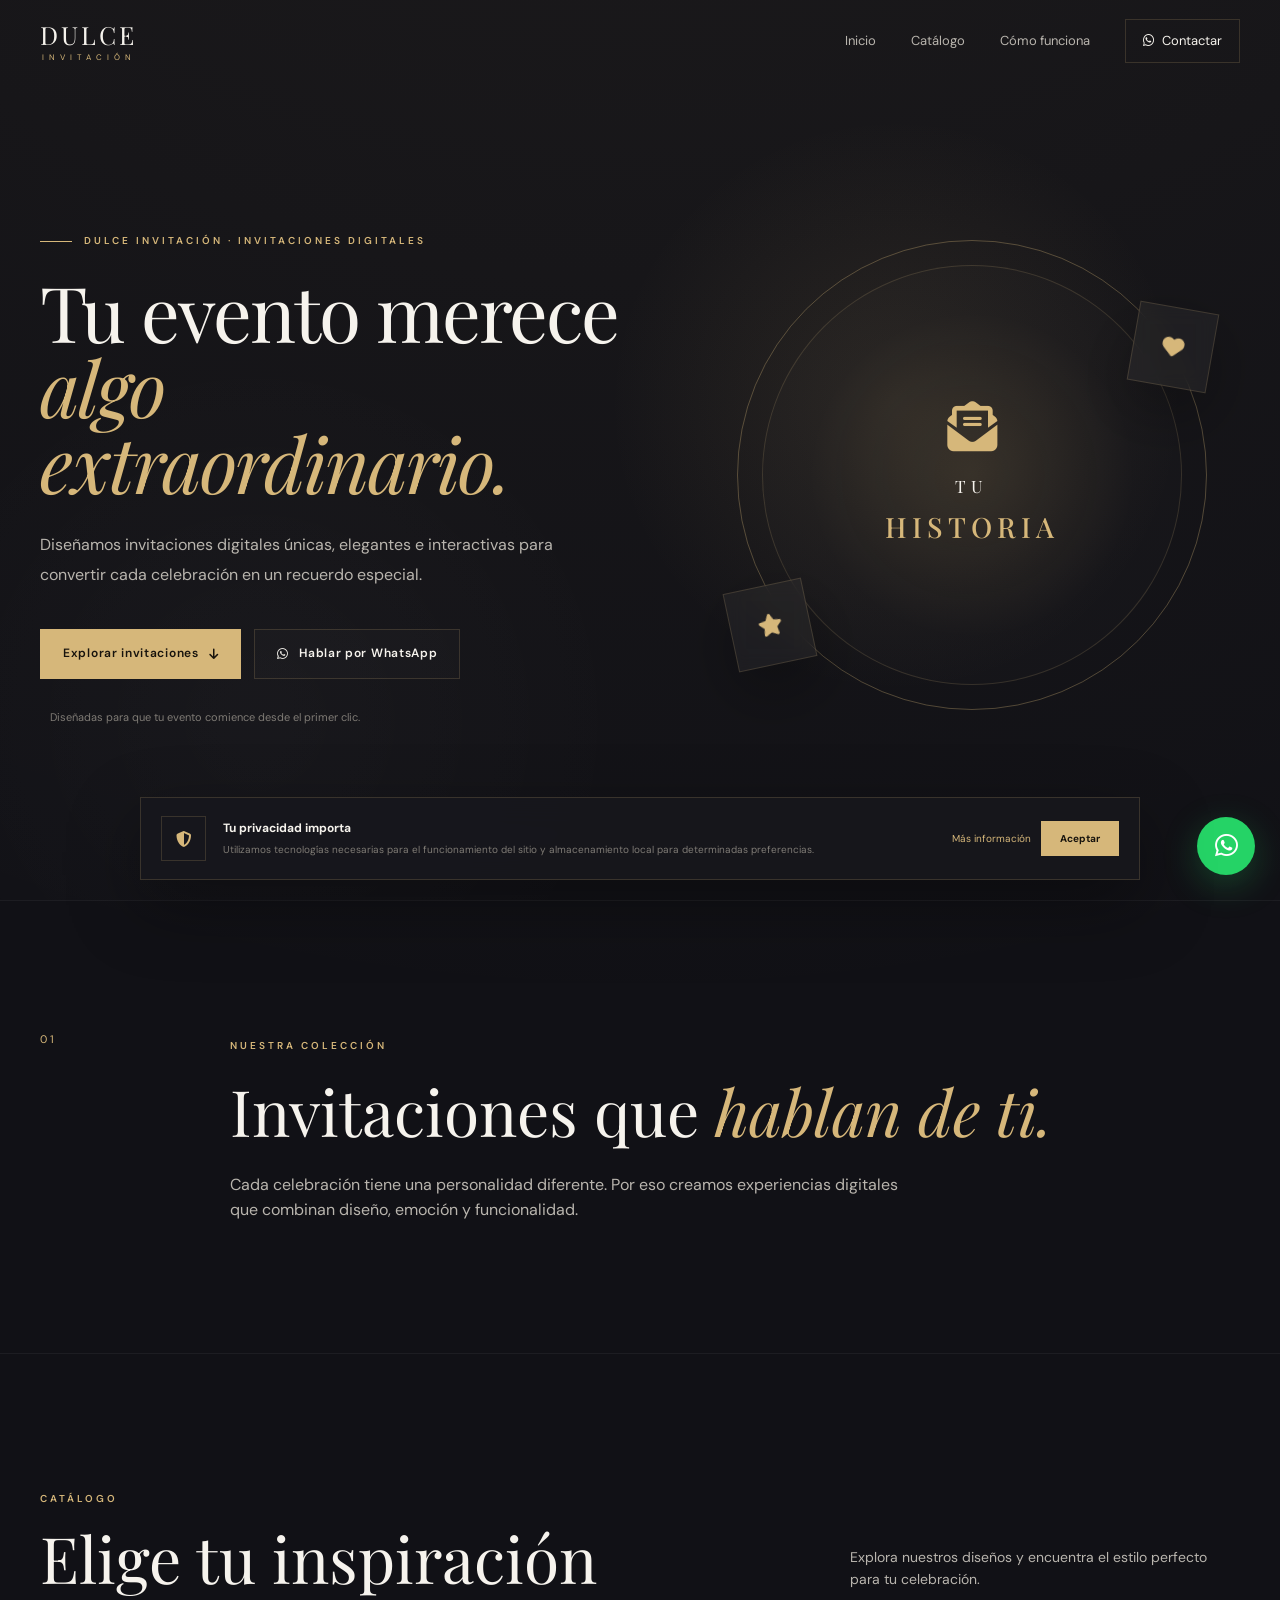
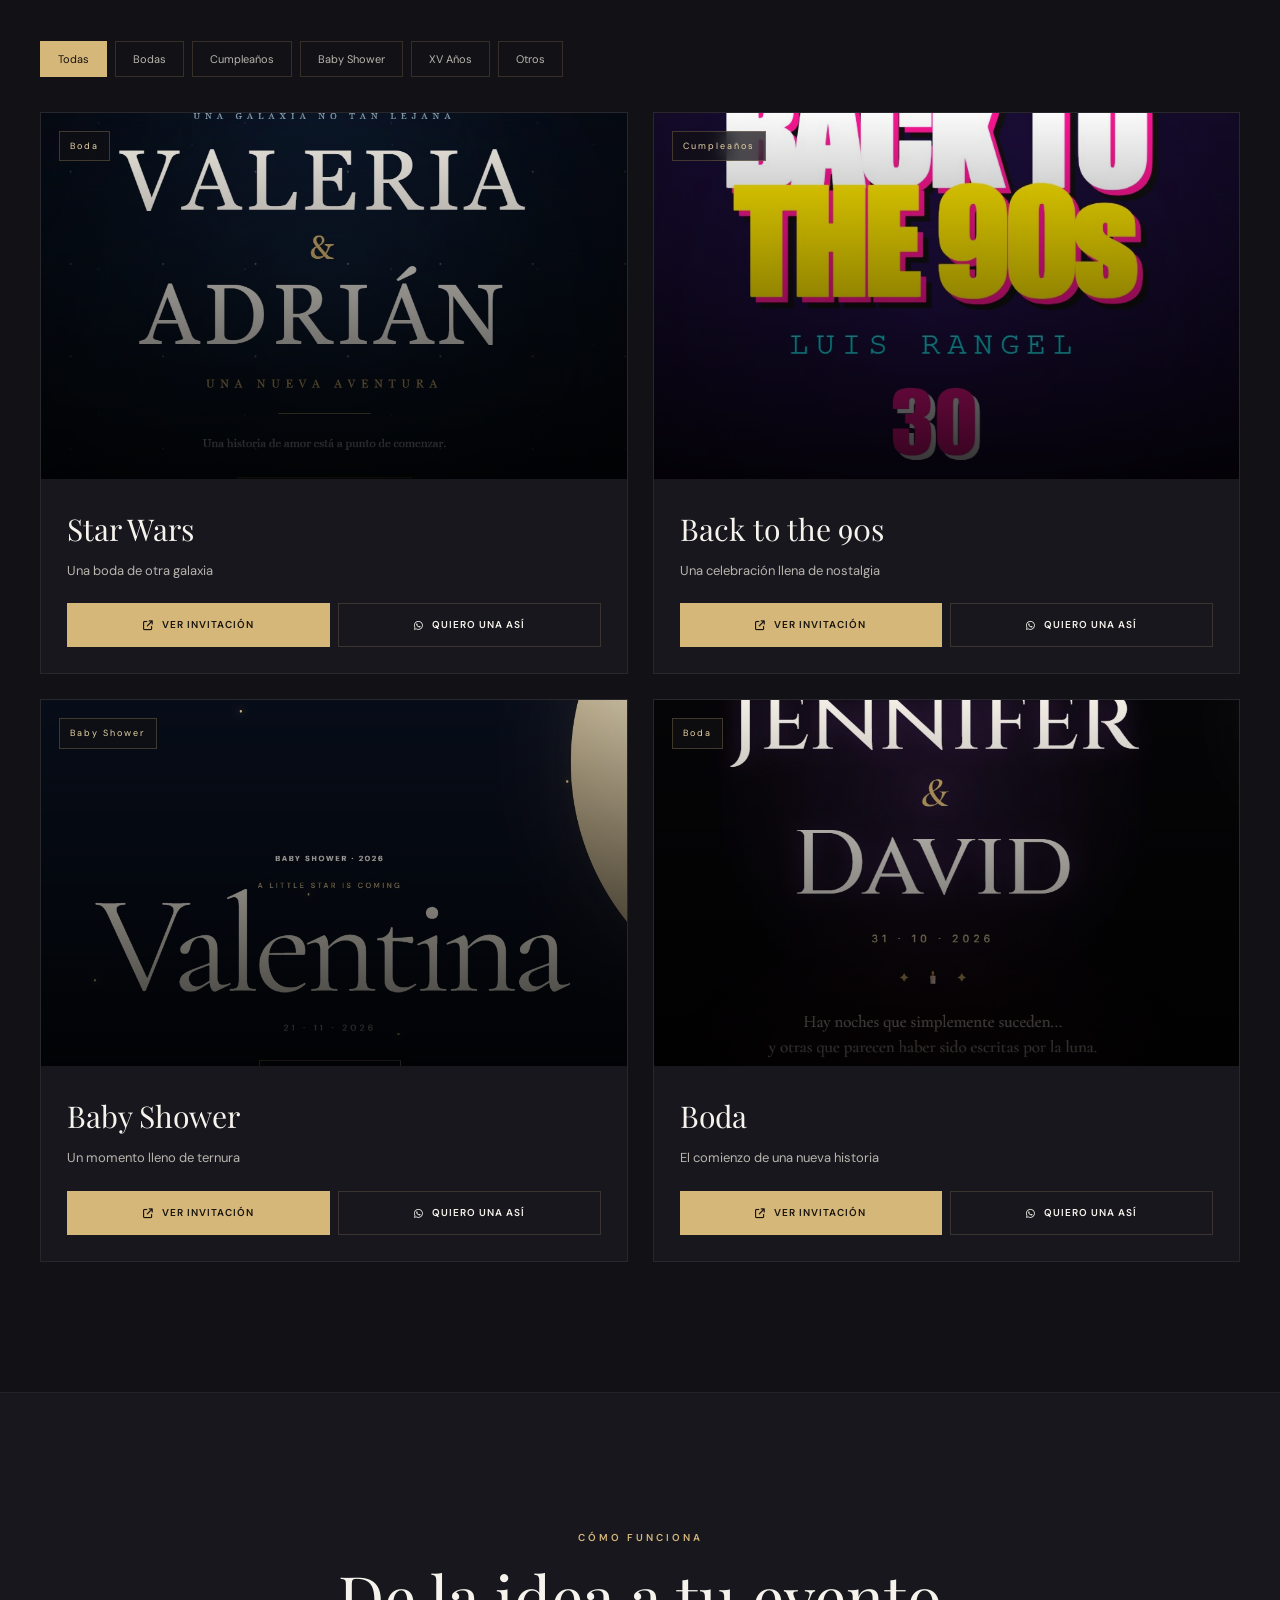
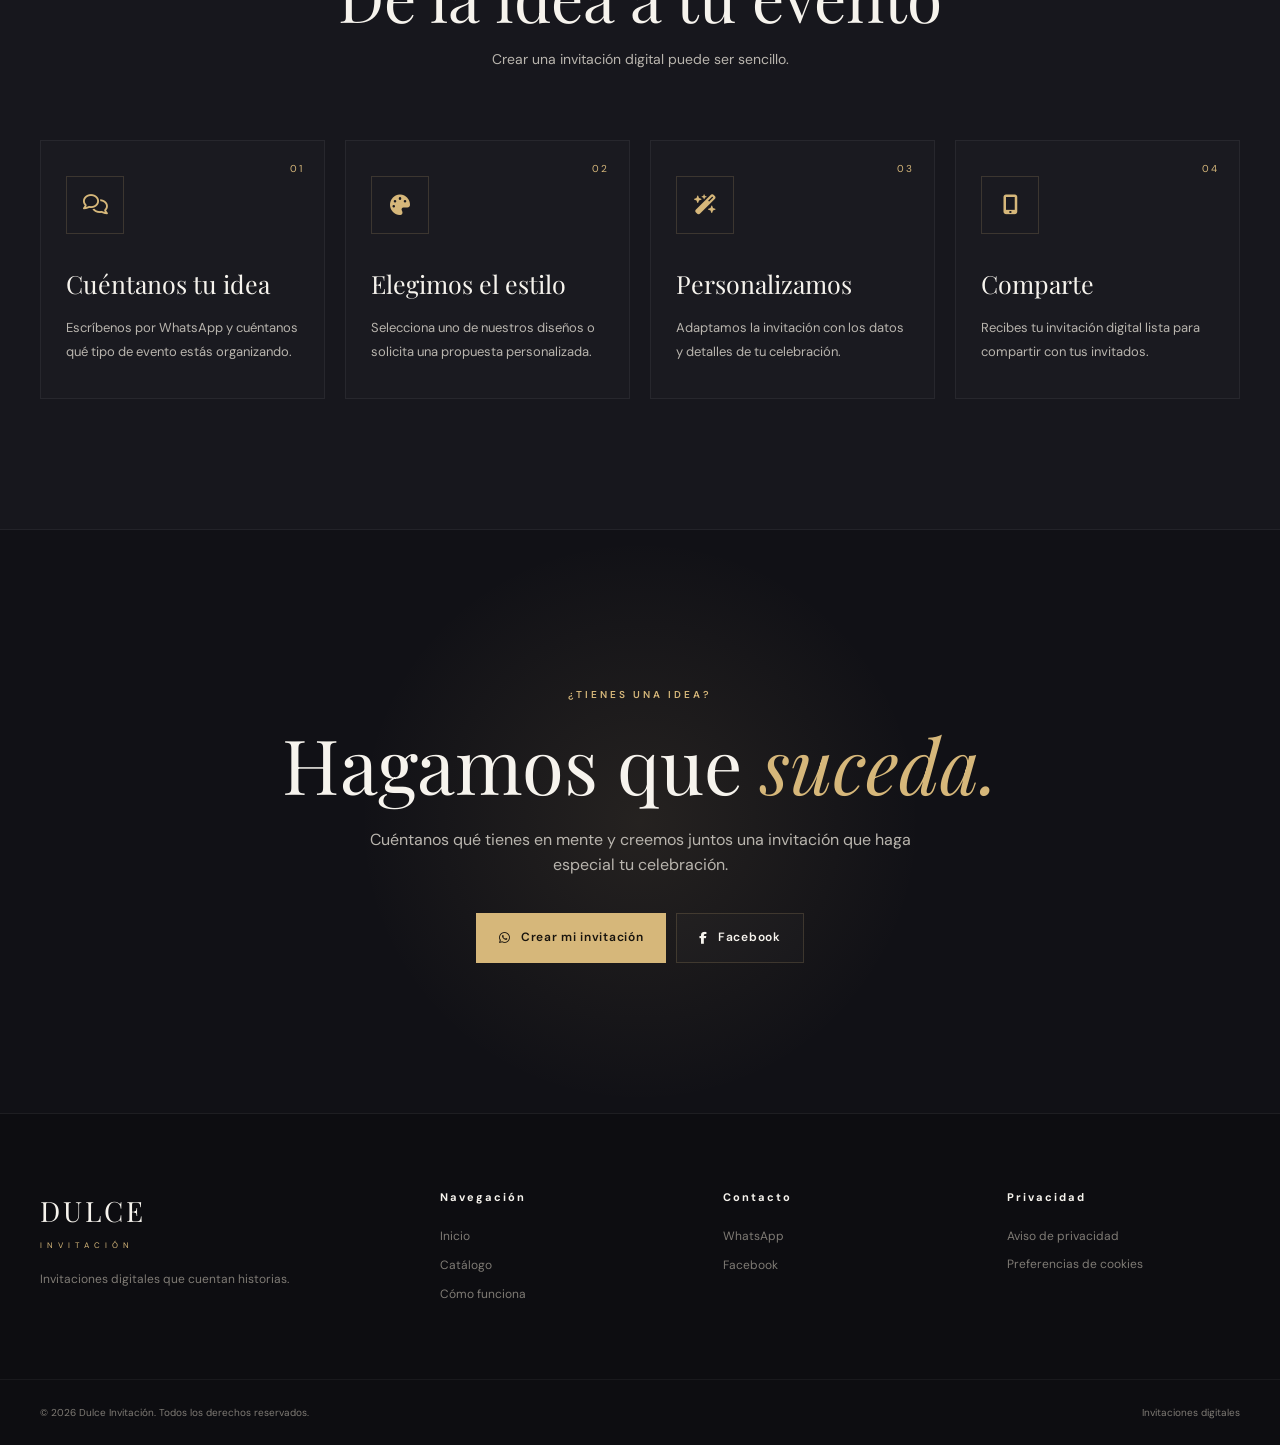
==== index.html @ 34cfd041 "Add files via upload" ====
<!DOCTYPE html>
<html lang="es">
<head>
    <meta charset="UTF-8">

    <meta
        name="viewport"
        content="width=device-width, initial-scale=1.0"
    >

    <meta
        name="description"
        content="Dulce Invitación | Invitaciones digitales personalizadas para bodas, cumpleaños, baby showers, XV años y momentos especiales."
    >

    <meta
        name="robots"
        content="index, follow"
    >

    <meta name="theme-color" content="#111116">

    <title>Dulce Invitación | Invitaciones Digitales</title>

    <!-- Favicon -->
    <link
        rel="icon"
        type="image/jpeg"
        href="./images/logo.jpg"
    >

    <!-- Google Fonts -->
    <link rel="preconnect" href="https://fonts.googleapis.com">
    <link rel="preconnect" href="https://fonts.gstatic.com" crossorigin>

    <link
        href="https://fonts.googleapis.com/css2?family=DM+Sans:wght@300;400;500;600;700&family=Playfair+Display:wght@400;500;600;700&display=swap"
        rel="stylesheet"
    >

    <!-- Font Awesome -->
    <link
        rel="stylesheet"
        href="https://cdnjs.cloudflare.com/ajax/libs/font-awesome/6.5.2/css/all.min.css"
    >

    <!-- CSS -->
    <link rel="stylesheet" href="./styles.css">
</head>

<body>

    <!-- =========================================
         PRELOADER
    ========================================== -->
    <div id="preloader" class="preloader">
        <div class="preloader-content">

            <div class="preloader-logo">
                DULCE
                <span>INVITACIÓN</span>
            </div>

            <div class="preloader-line"></div>

            <p>Creando momentos inolvidables</p>

        </div>
    </div>


    <!-- =========================================
         HEADER
    ========================================== -->
    <header class="site-header" id="siteHeader">

        <div class="container header-container">

            <a
                href="#inicio"
                class="brand"
                aria-label="Dulce Invitación - Inicio"
            >
                <span class="brand-main">DULCE</span>
                <span class="brand-sub">INVITACIÓN</span>
            </a>


            <!-- NAV DESKTOP -->
            <nav class="desktop-nav">

                <a href="#inicio">Inicio</a>

                <a href="#catalogo">Catálogo</a>

                <a href="#proceso">Cómo funciona</a>

                <a
                    href="https://wa.me/528443841681"
                    target="_blank"
                    rel="noopener noreferrer"
                    class="nav-contact"
                >
                    <i class="fa-brands fa-whatsapp"></i>
                    Contactar
                </a>

            </nav>


            <!-- MENU MOBILE -->
            <button
                class="mobile-menu-button"
                id="mobileMenuButton"
                type="button"
                aria-label="Abrir menú"
                aria-expanded="false"
            >
                <span></span>
                <span></span>
                <span></span>
            </button>

        </div>


        <!-- MOBILE NAV -->
        <nav class="mobile-nav" id="mobileNav">

            <a href="#inicio">Inicio</a>

            <a href="#catalogo">Catálogo</a>

            <a href="#proceso">Cómo funciona</a>

            <a
                href="https://wa.me/528443841681"
                target="_blank"
                rel="noopener noreferrer"
            >
                <i class="fa-brands fa-whatsapp"></i>
                Contactar
            </a>

        </nav>

    </header>



    <!-- =========================================
         HERO
    ========================================== -->
    <main>

        <section
            class="hero"
            id="inicio"
        >

            <div class="hero-background"></div>

            <div class="hero-decoration hero-decoration-one"></div>
            <div class="hero-decoration hero-decoration-two"></div>

            <div class="container hero-container">

                <div class="hero-content">

                    <span class="eyebrow">
                        <span class="eyebrow-line"></span>
                        DULCE INVITACIÓN · INVITACIONES DIGITALES
                    </span>


                    <h1>
                        Tu evento merece
                        <span>algo extraordinario.</span>
                    </h1>


                    <p class="hero-description">
                        Diseñamos invitaciones digitales únicas,
                        elegantes e interactivas para convertir
                        cada celebración en un recuerdo especial.
                    </p>


                    <div class="hero-buttons">

                        <a
                            href="#catalogo"
                            class="button button-primary"
                        >
                            Explorar invitaciones
                            <i class="fa-solid fa-arrow-down"></i>
                        </a>


                        <a
                            href="https://wa.me/528443841681?text=Hola%20Dulce%20Invitaci%C3%B3n%2C%20me%20gustar%C3%ADa%20informaci%C3%B3n%20sobre%20sus%20invitaciones%20digitales."
                            target="_blank"
                            rel="noopener noreferrer"
                            class="button button-outline"
                        >
                            <i class="fa-brands fa-whatsapp"></i>
                            Hablar por WhatsApp
                        </a>

                    </div>


                    <div class="hero-note">

                        <i class="fa-solid fa-sparkles"></i>

                        <span>
                            Diseñadas para que tu evento
                            comience desde el primer clic.
                        </span>

                    </div>

                </div>


                <!-- DECORACIÓN VISUAL -->
                <div class="hero-visual">

                    <div class="floating-card floating-card-one">
                        <i class="fa-solid fa-heart"></i>
                    </div>

                    <div class="floating-card floating-card-two">
                        <i class="fa-solid fa-star"></i>
                    </div>

                    <div class="hero-circle">

                        <div class="hero-circle-inner">

                            <i class="fa-solid fa-envelope-open-text"></i>

                            <span>
                                TU
                                <strong>HISTORIA</strong>
                            </span>

                        </div>

                    </div>

                </div>

            </div>

        </section>



        <!-- =========================================
             INTRO
        ========================================== -->
        <section class="intro-section">

            <div class="container intro-container">

                <div class="intro-number">
                    01
                </div>


                <div class="intro-content">

                    <span class="section-label">
                        NUESTRA COLECCIÓN
                    </span>

                    <h2>
                        Invitaciones que
                        <em>hablan de ti.</em>
                    </h2>

                    <p>
                        Cada celebración tiene una personalidad diferente.
                        Por eso creamos experiencias digitales que combinan
                        diseño, emoción y funcionalidad.
                    </p>

                </div>

            </div>

        </section>



        <!-- =========================================
             CATALOGO
        ========================================== -->
        <section
            class="catalog-section"
            id="catalogo"
        >

            <div class="container">

                <div class="section-heading">

                    <div>

                        <span class="section-label">
                            CATÁLOGO
                        </span>

                        <h2>
                            Elige tu inspiración
                        </h2>

                    </div>


                    <p>
                        Explora nuestros diseños y encuentra
                        el estilo perfecto para tu celebración.
                    </p>

                </div>


                <!-- FILTROS -->
                <div class="catalog-filters">

                    <button
                        type="button"
                        class="filter-button active"
                        data-filter="all"
                    >
                        Todas
                    </button>

                    <button
                        type="button"
                        class="filter-button"
                        data-filter="boda"
                    >
                        Bodas
                    </button>

                    <button
                        type="button"
                        class="filter-button"
                        data-filter="cumpleanos"
                    >
                        Cumpleaños
                    </button>

                    <button
                        type="button"
                        class="filter-button"
                        data-filter="baby-shower"
                    >
                        Baby Shower
                    </button>

                    <button
                        type="button"
                        class="filter-button"
                        data-filter="xv"
                    >
                        XV Años
                    </button>

                    <button
                        type="button"
                        class="filter-button"
                        data-filter="otros"
                    >
                        Otros
                    </button>

                </div>


                <!-- TARJETAS -->
                <div
                    class="invitations-grid"
                    id="invitationsGrid"
                >
                    <!-- JS INSERTA LAS INVITACIONES -->
                </div>


                <!-- SIN RESULTADOS -->
                <div
                    class="no-results"
                    id="noResults"
                    hidden
                >

                    <i class="fa-regular fa-face-frown"></i>

                    <h3>
                        No encontramos invitaciones
                    </h3>

                    <p>
                        Prueba seleccionando otra categoría.
                    </p>

                </div>

            </div>

        </section>



        <!-- =========================================
             PROCESO
        ========================================== -->
        <section
            class="process-section"
            id="proceso"
        >

            <div class="container">

                <div class="section-heading centered">

                    <span class="section-label">
                        CÓMO FUNCIONA
                    </span>

                    <h2>
                        De la idea a tu evento
                    </h2>

                    <p>
                        Crear una invitación digital
                        puede ser sencillo.
                    </p>

                </div>


                <div class="process-grid">

                    <article class="process-item">

                        <span class="process-number">
                            01
                        </span>

                        <div class="process-icon">
                            <i class="fa-regular fa-comments"></i>
                        </div>

                        <h3>
                            Cuéntanos tu idea
                        </h3>

                        <p>
                            Escríbenos por WhatsApp y
                            cuéntanos qué tipo de evento
                            estás organizando.
                        </p>

                    </article>


                    <article class="process-item">

                        <span class="process-number">
                            02
                        </span>

                        <div class="process-icon">
                            <i class="fa-solid fa-palette"></i>
                        </div>

                        <h3>
                            Elegimos el estilo
                        </h3>

                        <p>
                            Selecciona uno de nuestros diseños
                            o solicita una propuesta personalizada.
                        </p>

                    </article>


                    <article class="process-item">

                        <span class="process-number">
                            03
                        </span>

                        <div class="process-icon">
                            <i class="fa-solid fa-wand-magic-sparkles"></i>
                        </div>

                        <h3>
                            Personalizamos
                        </h3>

                        <p>
                            Adaptamos la invitación con los
                            datos y detalles de tu celebración.
                        </p>

                    </article>


                    <article class="process-item">

                        <span class="process-number">
                            04
                        </span>

                        <div class="process-icon">
                            <i class="fa-solid fa-mobile-screen-button"></i>
                        </div>

                        <h3>
                            Comparte
                        </h3>

                        <p>
                            Recibes tu invitación digital
                            lista para compartir con tus invitados.
                        </p>

                    </article>

                </div>

            </div>

        </section>



        <!-- =========================================
             CTA
        ========================================== -->
        <section class="cta-section">

            <div class="cta-background"></div>

            <div class="container">

                <div class="cta-content">

                    <span class="section-label">
                        ¿TIENES UNA IDEA?
                    </span>

                    <h2>
                        Hagamos que
                        <em>suceda.</em>
                    </h2>

                    <p>
                        Cuéntanos qué tienes en mente y
                        creemos juntos una invitación
                        que haga especial tu celebración.
                    </p>


                    <div class="cta-buttons">

                        <a
                            href="https://wa.me/528443841681?text=Hola%20Dulce%20Invitaci%C3%B3n%2C%20quiero%20crear%20una%20invitaci%C3%B3n%20digital."
                            target="_blank"
                            rel="noopener noreferrer"
                            class="button button-primary"
                        >
                            <i class="fa-brands fa-whatsapp"></i>
                            Crear mi invitación
                        </a>


                        <a
                            href="https://www.facebook.com/share/1FMc82JMA4/"
                            target="_blank"
                            rel="noopener noreferrer"
                            class="button button-outline"
                        >
                            <i class="fa-brands fa-facebook-f"></i>
                            Facebook
                        </a>

                    </div>

                </div>

            </div>

        </section>

    </main>



    <!-- =========================================
         FOOTER
    ========================================== -->
    <footer class="site-footer">

        <div class="container footer-container">

            <div class="footer-brand">

                <div class="footer-logo">
                    DULCE
                    <span>INVITACIÓN</span>
                </div>

                <p>
                    Invitaciones digitales que cuentan historias.
                </p>

            </div>


            <div class="footer-links">

                <h4>
                    Navegación
                </h4>

                <a href="#inicio">
                    Inicio
                </a>

                <a href="#catalogo">
                    Catálogo
                </a>

                <a href="#proceso">
                    Cómo funciona
                </a>

            </div>


            <div class="footer-links">

                <h4>
                    Contacto
                </h4>

                <a
                    href="https://wa.me/528443841681"
                    target="_blank"
                    rel="noopener noreferrer"
                >
                    WhatsApp
                </a>

                <a
                    href="https://www.facebook.com/share/1FMc82JMA4/"
                    target="_blank"
                    rel="noopener noreferrer"
                >
                    Facebook
                </a>

            </div>


            <div class="footer-links">

                <h4>
                    Privacidad
                </h4>

                <a href="./privacidad.html">
                    Aviso de privacidad
                </a>

                <button
                    type="button"
                    id="openCookieSettings"
                    class="footer-button"
                >
                    Preferencias de cookies
                </button>

            </div>

        </div>


        <div class="footer-bottom">

            <div class="container footer-bottom-container">

                <p>
                    © <span id="currentYear"></span>
                    Dulce Invitación.
                    Todos los derechos reservados.
                </p>

                <p>
                    Invitaciones digitales
                </p>

            </div>

        </div>

    </footer>



    <!-- =========================================
         WHATSAPP FLOTANTE
    ========================================== -->
    <a
        href="https://wa.me/528443841681?text=Hola%20Dulce%20Invitaci%C3%B3n%2C%20me%20interesan%20sus%20invitaciones%20digitales."
        target="_blank"
        rel="noopener noreferrer"
        class="floating-whatsapp"
        aria-label="Contactar por WhatsApp"
    >
        <i class="fa-brands fa-whatsapp"></i>
    </a>



    <!-- =========================================
         BOTON ARRIBA
    ========================================== -->
    <button
        type="button"
        class="back-to-top"
        id="backToTop"
        aria-label="Volver arriba"
    >
        <i class="fa-solid fa-arrow-up"></i>
    </button>



    <!-- =========================================
         MODAL PRIVACIDAD
    ========================================== -->
    <div
        class="modal"
        id="privacyModal"
        aria-hidden="true"
    >

        <div class="modal-overlay" data-close-modal></div>

        <div
            class="modal-container"
            role="dialog"
            aria-modal="true"
            aria-labelledby="privacyModalTitle"
        >

            <button
                type="button"
                class="modal-close"
                data-close-modal
                aria-label="Cerrar"
            >
                <i class="fa-solid fa-xmark"></i>
            </button>


            <div class="modal-header">

                <span class="section-label">
                    PRIVACIDAD
                </span>

                <h2 id="privacyModalTitle">
                    Aviso de privacidad
                </h2>

            </div>


            <div class="modal-body">

                <p>
                    En <strong>Dulce Invitación</strong> respetamos
                    la privacidad de nuestros visitantes y clientes.
                </p>

                <h3>
                    Responsable
                </h3>

                <p>
                    Responsable:
                    <strong>[COMPLETAR NOMBRE LEGAL O RESPONSABLE]</strong>
                </p>

                <p>
                    Domicilio:
                    <strong>[COMPLETAR DOMICILIO]</strong>
                </p>

                <p>
                    Correo para asuntos de privacidad:
                    <strong>[COMPLETAR CORREO]</strong>
                </p>


                <h3>
                    Datos que podemos recibir
                </h3>

                <p>
                    Cuando una persona decide contactar voluntariamente
                    con Dulce Invitación, puede proporcionar datos como
                    nombre, número telefónico, información del evento,
                    preferencias de diseño y cualquier otro dato que
                    decida compartir para solicitar información,
                    cotización o contratación.
                </p>


                <h3>
                    Finalidades
                </h3>

                <p>
                    Los datos proporcionados podrán utilizarse para
                    atender solicitudes, proporcionar información,
                    elaborar cotizaciones, personalizar servicios,
                    establecer comunicación relacionada con una
                    contratación y dar seguimiento a solicitudes.
                </p>


                <h3>
                    Datos sensibles
                </h3>

                <p>
                    El sitio no solicita deliberadamente datos personales
                    sensibles para navegar por el catálogo.
                    Se recomienda no enviar información sensible
                    que no sea necesaria para la prestación del servicio.
                </p>


                <h3>
                    Derechos ARCO
                </h3>

                <p>
                    La persona titular puede solicitar el acceso,
                    rectificación, cancelación u oposición al tratamiento
                    de sus datos personales, conforme a la legislación
                    aplicable.
                </p>

                <p>
                    Para ejercer estos derechos deberá comunicarse al
                    correo:
                    <strong>[COMPLETAR CORREO DE PRIVACIDAD]</strong>
                    indicando su nombre, el derecho que desea ejercer
                    y la información necesaria para identificar los datos
                    relacionados con su solicitud.
                </p>


                <h3>
                    Cambios al aviso
                </h3>

                <p>
                    Cualquier modificación al presente aviso podrá
                    publicarse en esta página.
                </p>


                <p class="privacy-warning">
                    <i class="fa-solid fa-circle-info"></i>
                    Este documento es una plantilla informativa y debe
                    completarse con los datos reales del responsable
                    antes de utilizarse como aviso legal definitivo.
                </p>


                <a
                    href="./privacidad.html"
                    class="modal-full-link"
                >
                    Ver aviso de privacidad completo
                    <i class="fa-solid fa-arrow-right"></i>
                </a>

            </div>

        </div>

    </div>



    <!-- =========================================
         COOKIE MODAL
    ========================================== -->
    <div
        class="cookie-modal"
        id="cookieModal"
        aria-hidden="true"
    >

        <div class="cookie-modal-overlay" data-close-cookie></div>

        <div
            class="cookie-modal-container"
            role="dialog"
            aria-modal="true"
            aria-labelledby="cookieModalTitle"
        >

            <button
                type="button"
                class="modal-close"
                data-close-cookie
                aria-label="Cerrar"
            >
                <i class="fa-solid fa-xmark"></i>
            </button>


            <span class="cookie-icon">
                <i class="fa-solid fa-cookie-bite"></i>
            </span>


            <h2 id="cookieModalTitle">
                Preferencias de cookies
            </h2>


            <p>
                Este sitio puede utilizar tecnologías locales necesarias
                para recordar determinadas preferencias de navegación.
            </p>


            <div class="cookie-option">

                <div>

                    <strong>
                        Tecnologías necesarias
                    </strong>

                    <span>
                        Necesarias para determinadas funciones
                        básicas del sitio.
                    </span>

                </div>

                <span class="cookie-always">
                    Siempre activas
                </span>

            </div>


            <div class="cookie-option">

                <div>

                    <strong>
                        Preferencias
                    </strong>

                    <span>
                        Permiten recordar determinadas opciones
                        de navegación.
                    </span>

                </div>

                <label class="switch">

                    <input
                        type="checkbox"
                        id="preferencesToggle"
                    >

                    <span class="slider"></span>

                </label>

            </div>


            <div class="cookie-actions">

                <button
                    type="button"
                    class="button button-outline"
                    id="saveCookiePreferences"
                >
                    Guardar preferencias
                </button>

            </div>


            <p class="cookie-note">
                Actualmente este sitio no utiliza cookies propias
                con fines publicitarios.
            </p>

        </div>

    </div>



    <!-- =========================================
         COOKIE BANNER
    ========================================== -->
    <div
        class="cookie-banner"
        id="cookieBanner"
    >

        <div class="cookie-banner-content">

            <div class="cookie-banner-icon">
                <i class="fa-solid fa-shield-halved"></i>
            </div>


            <div class="cookie-banner-text">

                <strong>
                    Tu privacidad importa
                </strong>

                <p>
                    Utilizamos tecnologías necesarias para el funcionamiento
                    del sitio y almacenamiento local para determinadas
                    preferencias.
                </p>

            </div>


            <div class="cookie-banner-actions">

                <button
                    type="button"
                    class="cookie-link-button"
                    id="cookieMoreInfo"
                >
                    Más información
                </button>

                <button
                    type="button"
                    class="cookie-accept"
                    id="acceptCookies"
                >
                    Aceptar
                </button>

            </div>

        </div>

    </div>



    <!-- JAVASCRIPT -->
    <script src="./script.js"></script>

</body>
</html>
---- styles.css ----
/* =========================================================
   DULCE INVITACIÓN
   ESTILOS PRINCIPALES
========================================================= */


/* =========================================================
   VARIABLES
========================================================= */

:root {

    --bg-primary: #111116;
    --bg-secondary: #17171d;
    --bg-tertiary: #1d1d24;

    --text-primary: #f6f3ed;
    --text-secondary: #b9b5ae;
    --text-muted: #7f7b75;

    --gold: #d6b77a;
    --gold-light: #ead6a8;
    --gold-dark: #a9894e;

    --border: rgba(214, 183, 122, 0.18);

    --white: #ffffff;

    --whatsapp: #25d366;

    --container: 1200px;

    --transition: 0.3s ease;

    --shadow:
        0 25px 70px rgba(0, 0, 0, 0.35);

}


/* =========================================================
   RESET
========================================================= */

* {
    margin: 0;
    padding: 0;
    box-sizing: border-box;
}


html {
    scroll-behavior: smooth;
    scroll-padding-top: 90px;
}


body {

    font-family: "DM Sans", sans-serif;

    background:
        radial-gradient(
            circle at 50% -20%,
            rgba(214, 183, 122, 0.08),
            transparent 35%
        ),
        var(--bg-primary);

    color: var(--text-primary);

    line-height: 1.6;

    overflow-x: hidden;

    -webkit-user-select: none;
    -moz-user-select: none;
    user-select: none;

    -webkit-touch-callout: none;

}


/* Permitimos interacción normal con controles */

button,
a {
    -webkit-user-select: none;
    user-select: none;
}


input,
textarea,
select {
    -webkit-user-select: text;
    user-select: text;
}


img {

    max-width: 100%;

    display: block;

    -webkit-user-drag: none;
    user-drag: none;

    user-select: none;

    -webkit-user-select: none;

}


a {

    color: inherit;

    text-decoration: none;

}


button {

    font-family: inherit;

}


::selection {

    background: rgba(214, 183, 122, 0.2);

    color: var(--white);

}


/* =========================================================
   CONTAINER
========================================================= */

.container {

    width: min(
        calc(100% - 48px),
        var(--container)
    );

    margin: 0 auto;

}


/* =========================================================
   PRELOADER
========================================================= */

.preloader {

    position: fixed;

    inset: 0;

    z-index: 99999;

    display: flex;

    align-items: center;

    justify-content: center;

    background: var(--bg-primary);

    transition:
        opacity 0.6s ease,
        visibility 0.6s ease;

}


.preloader.hidden {

    opacity: 0;

    visibility: hidden;

    pointer-events: none;

}


.preloader-content {

    text-align: center;

}


.preloader-logo {

    font-family: "Playfair Display", serif;

    font-size: 34px;

    letter-spacing: 5px;

    font-weight: 500;

}


.preloader-logo span {

    display: block;

    font-family: "DM Sans", sans-serif;

    font-size: 10px;

    letter-spacing: 6px;

    color: var(--gold);

    margin-top: 5px;

}


.preloader-line {

    width: 150px;

    height: 1px;

    background: var(--gold);

    margin: 25px auto 15px;

    transform-origin: left;

    animation: preloaderLine 1.5s ease infinite;

}


.preloader p {

    font-size: 11px;

    letter-spacing: 2px;

    color: var(--text-muted);

}


@keyframes preloaderLine {

    0% {
        transform: scaleX(0);
    }

    50% {
        transform: scaleX(1);
    }

    100% {
        transform: scaleX(0);
        transform-origin: right;
    }

}


/* =========================================================
   HEADER
========================================================= */

.site-header {

    position: fixed;

    top: 0;

    left: 0;

    width: 100%;

    z-index: 5000;

    border-bottom: 1px solid transparent;

    transition:
        background var(--transition),
        border-color var(--transition),
        backdrop-filter var(--transition);

}


.site-header.scrolled {

    background: rgba(17, 17, 22, 0.88);

    backdrop-filter: blur(18px);

    border-color: var(--border);

}


.header-container {

    height: 82px;

    display: flex;

    align-items: center;

    justify-content: space-between;

}


/* =========================================================
   BRAND
========================================================= */

.brand {

    display: flex;

    flex-direction: column;

    line-height: 1;

}


.brand-main {

    font-family: "Playfair Display", serif;

    font-size: 25px;

    letter-spacing: 3px;

}


.brand-sub {

    margin-top: 6px;

    font-size: 8px;

    letter-spacing: 5px;

    color: var(--gold);

    padding-left: 2px;

}


/* =========================================================
   DESKTOP NAV
========================================================= */

.desktop-nav {

    display: flex;

    align-items: center;

    gap: 35px;

}


.desktop-nav > a {

    font-size: 13px;

    color: var(--text-secondary);

    transition: color var(--transition);

}


.desktop-nav > a:hover {

    color: var(--gold);

}


.desktop-nav .nav-contact {

    display: flex;

    align-items: center;

    gap: 8px;

    padding: 11px 17px;

    border: 1px solid var(--border);

    color: var(--text-primary);

    transition:
        background var(--transition),
        border-color var(--transition);

}


.desktop-nav .nav-contact:hover {

    background: rgba(214, 183, 122, 0.08);

    border-color: rgba(214, 183, 122, 0.4);

}


/* =========================================================
   MOBILE MENU
========================================================= */

.mobile-menu-button {

    display: none;

    border: 0;

    background: transparent;

    width: 42px;

    height: 42px;

    cursor: pointer;

}


.mobile-menu-button span {

    display: block;

    width: 24px;

    height: 1px;

    margin: 5px auto;

    background: var(--text-primary);

    transition: transform var(--transition);

}


.mobile-nav {

    display: none;

}


/* =========================================================
   HERO
========================================================= */

.hero {

    position: relative;

    min-height: 100vh;

    display: flex;

    align-items: center;

    overflow: hidden;

    padding: 150px 0 100px;

}


.hero-background {

    position: absolute;

    inset: 0;

    background:
        radial-gradient(
            circle at 70% 45%,
            rgba(214, 183, 122, 0.10),
            transparent 28%
        ),
        radial-gradient(
            circle at 20% 80%,
            rgba(255,255,255,0.025),
            transparent 30%
        );

    pointer-events: none;

}


.hero-container {

    position: relative;

    display: grid;

    grid-template-columns: 1.05fr 0.95fr;

    align-items: center;

    gap: 70px;

}


.hero-content {

    position: relative;

    z-index: 2;

}


.eyebrow,
.section-label {

    display: inline-flex;

    align-items: center;

    gap: 12px;

    color: var(--gold);

    font-size: 10px;

    font-weight: 600;

    letter-spacing: 3px;

}


.eyebrow-line {

    width: 32px;

    height: 1px;

    background: var(--gold);

}


.hero h1 {

    margin-top: 25px;

    max-width: 750px;

    font-family: "Playfair Display", serif;

    font-size: clamp(52px, 6vw, 86px);

    font-weight: 400;

    line-height: 0.98;

    letter-spacing: -2px;

}


.hero h1 span {

    display: block;

    color: var(--gold);

    font-style: italic;

}


.hero-description {

    max-width: 560px;

    margin-top: 30px;

    color: var(--text-secondary);

    font-size: 16px;

    line-height: 1.9;

}


.hero-buttons {

    display: flex;

    flex-wrap: wrap;

    gap: 13px;

    margin-top: 38px;

}


.button {

    min-height: 50px;

    padding: 0 22px;

    display: inline-flex;

    align-items: center;

    justify-content: center;

    gap: 10px;

    border: 1px solid transparent;

    font-size: 12px;

    font-weight: 600;

    letter-spacing: 0.7px;

    cursor: pointer;

    transition:
        transform var(--transition),
        background var(--transition),
        border-color var(--transition),
        color var(--transition);

}


.button:hover {

    transform: translateY(-2px);

}


.button-primary {

    background: var(--gold);

    color: #17130d;

}


.button-primary:hover {

    background: var(--gold-light);

}


.button-outline {

    border-color: var(--border);

    color: var(--text-primary);

    background: rgba(255,255,255,0.015);

}


.button-outline:hover {

    border-color: var(--gold);

    color: var(--gold);

}


.hero-note {

    display: flex;

    align-items: center;

    gap: 10px;

    margin-top: 30px;

    color: var(--text-muted);

    font-size: 11px;

}


.hero-note i {

    color: var(--gold);

}


/* =========================================================
   HERO VISUAL
========================================================= */

.hero-visual {

    position: relative;

    min-height: 560px;

    display: flex;

    align-items: center;

    justify-content: center;

}


.hero-circle {

    width: min(470px, 90%);

    aspect-ratio: 1;

    border-radius: 50%;

    border: 1px solid rgba(214, 183, 122, 0.32);

    padding: 24px;

    animation: heroFloat 6s ease-in-out infinite;

}


.hero-circle-inner {

    width: 100%;

    height: 100%;

    border-radius: 50%;

    display: flex;

    flex-direction: column;

    align-items: center;

    justify-content: center;

    border: 1px solid rgba(214, 183, 122, 0.16);

    background:
        radial-gradient(
            circle at center,
            rgba(214, 183, 122, 0.12),
            rgba(255,255,255,0.01) 55%
        );

}


.hero-circle-inner i {

    font-size: 50px;

    color: var(--gold);

    margin-bottom: 22px;

}


.hero-circle-inner span {

    font-family: "Playfair Display", serif;

    font-size: 17px;

    letter-spacing: 5px;

    text-align: center;

}


.hero-circle-inner strong {

    display: block;

    color: var(--gold);

    font-size: 28px;

    margin-top: 5px;

    font-weight: 500;

}


.floating-card {

    position: absolute;

    width: 80px;

    height: 80px;

    display: flex;

    align-items: center;

    justify-content: center;

    background: rgba(255,255,255,0.035);

    border: 1px solid var(--border);

    backdrop-filter: blur(10px);

    color: var(--gold);

    font-size: 22px;

    box-shadow: var(--shadow);

}


.floating-card-one {

    top: 20%;

    right: 5%;

    transform: rotate(10deg);

    animation: floatingOne 5s ease-in-out infinite;

}


.floating-card-two {

    bottom: 16%;

    left: 5%;

    transform: rotate(-12deg);

    animation: floatingTwo 6s ease-in-out infinite;

}


@keyframes heroFloat {

    0%,100% {
        transform: translateY(0);
    }

    50% {
        transform: translateY(-12px);
    }

}


@keyframes floatingOne {

    0%,100% {
        transform: translateY(0) rotate(10deg);
    }

    50% {
        transform: translateY(-15px) rotate(15deg);
    }

}


@keyframes floatingTwo {

    0%,100% {
        transform: translateY(0) rotate(-12deg);
    }

    50% {
        transform: translateY(15px) rotate(-7deg);
    }

}


/* =========================================================
   INTRO
========================================================= */

.intro-section {

    padding: 130px 0;

    border-top: 1px solid rgba(255,255,255,0.05);

    border-bottom: 1px solid rgba(255,255,255,0.05);

}


.intro-container {

    display: grid;

    grid-template-columns: 130px 1fr;

    gap: 60px;

}


.intro-number {

    color: var(--gold);

    font-size: 11px;

    letter-spacing: 3px;

}


.intro-content {

    max-width: 850px;

}


.intro-content h2 {

    margin-top: 20px;

    font-family: "Playfair Display", serif;

    font-size: clamp(42px, 5vw, 70px);

    font-weight: 400;

    line-height: 1.05;

}


.intro-content h2 em {

    color: var(--gold);

    font-style: italic;

}


.intro-content p {

    max-width: 680px;

    margin-top: 28px;

    color: var(--text-secondary);

    font-size: 16px;

}


/* =========================================================
   CATALOGO
========================================================= */

.catalog-section {

    padding: 130px 0;

}


.section-heading {

    display: flex;

    align-items: flex-end;

    justify-content: space-between;

    gap: 40px;

    margin-bottom: 50px;

}


.section-heading h2 {

    margin-top: 14px;

    font-family: "Playfair Display", serif;

    font-size: clamp(40px, 5vw, 64px);

    font-weight: 400;

    line-height: 1.05;

}


.section-heading > p {

    max-width: 390px;

    color: var(--text-secondary);

    font-size: 14px;

}


.section-heading.centered {

    display: block;

    text-align: center;

}


.section-heading.centered > p {

    margin: 18px auto 0;

}


/* =========================================================
   FILTERS
========================================================= */

.catalog-filters {

    display: flex;

    flex-wrap: wrap;

    gap: 8px;

    margin-bottom: 35px;

}


.filter-button {

    border: 1px solid var(--border);

    background: transparent;

    color: var(--text-secondary);

    padding: 10px 17px;

    font-size: 11px;

    cursor: pointer;

    transition:
        color var(--transition),
        background var(--transition),
        border-color var(--transition);

}


.filter-button:hover {

    color: var(--text-primary);

    border-color: rgba(214,183,122,0.45);

}


.filter-button.active {

    color: #17130d;

    background: var(--gold);

    border-color: var(--gold);

}


/* =========================================================
   GRID
========================================================= */

.invitations-grid {

    display: grid;

    grid-template-columns:
        repeat(2, minmax(0, 1fr));

    gap: 25px;

}


/* =========================================================
   INVITATION CARD
========================================================= */

.invitation-card {

    position: relative;

    overflow: hidden;

    background: var(--bg-secondary);

    border: 1px solid rgba(255,255,255,0.07);

    transition:
        transform 0.5s ease,
        border-color 0.5s ease,
        box-shadow 0.5s ease;

}


.invitation-card:hover {

    transform: translateY(-8px);

    border-color: rgba(214,183,122,0.35);

    box-shadow: var(--shadow);

}


.card-preview {

    position: relative;

    aspect-ratio: 16 / 10;

    overflow: hidden;

    background: #15151b;

}


/* IMPORTANTE:
   La imagen queda encima del fallback */

.card-preview-image {

    position: absolute;

    inset: 0;

    width: 100%;

    height: 100%;

    object-fit: cover;

    opacity: 1;

    z-index: 1;

    transition:
        transform 0.8s ease,
        opacity 0.5s ease;

}


.invitation-card:hover .card-preview-image {

    transform: scale(1.06);

}


.card-fallback {

    position: absolute;

    inset: 0;

    z-index: 0;

    display: flex;

    flex-direction: column;

    justify-content: center;

    align-items: center;

    text-align: center;

    padding: 30px;

    background:
        radial-gradient(
            circle at center,
            rgba(214,183,122,0.12),
            transparent 55%
        ),
        #15151b;

}


.card-fallback i {

    font-size: 45px;

    color: var(--gold);

    margin-bottom: 18px;

}


.card-fallback span {

    color: var(--gold);

    font-size: 10px;

    letter-spacing: 3px;

}


.card-fallback strong {

    margin-top: 8px;

    font-family: "Playfair Display", serif;

    font-size: 27px;

    font-weight: 400;

}


.card-overlay {

    position: absolute;

    inset: 0;

    z-index: 2;

    pointer-events: none;

    background:
        linear-gradient(
            to bottom,
            rgba(0,0,0,0.02),
            rgba(0,0,0,0.82)
        );

}


.card-category {

    position: absolute;

    top: 18px;

    left: 18px;

    z-index: 4;

    padding: 7px 10px;

    background: rgba(17,17,22,0.72);

    backdrop-filter: blur(10px);

    border: 1px solid rgba(214,183,122,0.25);

    color: var(--gold-light);

    font-size: 9px;

    letter-spacing: 2px;

}


.card-content {

    padding: 26px;

}


.card-content h3 {

    font-family: "Playfair Display", serif;

    font-size: 30px;

    font-weight: 400;

}


.card-content p {

    margin-top: 8px;

    color: var(--text-secondary);

    font-size: 13px;

}


.card-actions {

    display: grid;

    grid-template-columns: 1fr 1fr;

    gap: 8px;

    margin-top: 22px;

}


.card-button {

    min-height: 44px;

    display: flex;

    align-items: center;

    justify-content: center;

    gap: 8px;

    padding: 10px;

    border: 1px solid var(--border);

    font-size: 10px;

    font-weight: 600;

    letter-spacing: 1px;

    transition:
        background var(--transition),
        border-color var(--transition),
        color var(--transition);

}


.card-button.primary {

    background: var(--gold);

    color: #17130d;

    border-color: var(--gold);

}


.card-button.primary:hover {

    background: var(--gold-light);

}


.card-button.secondary {

    color: var(--text-primary);

}


.card-button.secondary:hover {

    border-color: var(--gold);

    color: var(--gold);

}


/* =========================================================
   NO RESULTS
========================================================= */

.no-results {

    padding: 80px 20px;

    text-align: center;

    border: 1px solid var(--border);

}


.no-results i {

    font-size: 35px;

    color: var(--gold);

}


.no-results h3 {

    margin-top: 20px;

    font-family: "Playfair Display", serif;

    font-size: 28px;

}


.no-results p {

    margin-top: 8px;

    color: var(--text-secondary);

}


/* =========================================================
   PROCESS
========================================================= */

.process-section {

    padding: 130px 0;

    background: var(--bg-secondary);

    border-top: 1px solid rgba(255,255,255,0.05);

    border-bottom: 1px solid rgba(255,255,255,0.05);

}


.process-grid {

    display: grid;

    grid-template-columns:
        repeat(4, minmax(0, 1fr));

    gap: 20px;

    margin-top: 70px;

}


.process-item {

    position: relative;

    padding: 35px 25px;

    border: 1px solid rgba(255,255,255,0.06);

    background: rgba(255,255,255,0.012);

}


.process-number {

    position: absolute;

    top: 20px;

    right: 20px;

    font-size: 10px;

    color: var(--gold);

    letter-spacing: 2px;

}


.process-icon {

    width: 58px;

    height: 58px;

    display: flex;

    align-items: center;

    justify-content: center;

    border: 1px solid var(--border);

    color: var(--gold);

    font-size: 20px;

}


.process-item h3 {

    margin-top: 30px;

    font-family: "Playfair Display", serif;

    font-size: 25px;

    font-weight: 400;

}


.process-item p {

    margin-top: 12px;

    color: var(--text-secondary);

    font-size: 13px;

    line-height: 1.8;

}


/* =========================================================
   CTA
========================================================= */

.cta-section {

    position: relative;

    padding: 150px 0;

    overflow: hidden;

}


.cta-background {

    position: absolute;

    inset: 0;

    background:
        radial-gradient(
            circle at center,
            rgba(214,183,122,0.10),
            transparent 40%
        );

}


.cta-content {

    position: relative;

    z-index: 1;

    max-width: 800px;

    margin: 0 auto;

    text-align: center;

}


.cta-content h2 {

    margin-top: 20px;

    font-family: "Playfair Display", serif;

    font-size: clamp(45px, 6vw, 76px);

    font-weight: 400;

    line-height: 1;

}


.cta-content h2 em {

    color: var(--gold);

    font-style: italic;

}


.cta-content > p {

    max-width: 580px;

    margin: 25px auto 0;

    color: var(--text-secondary);

}


.cta-buttons {

    display: flex;

    justify-content: center;

    flex-wrap: wrap;

    gap: 10px;

    margin-top: 35px;

}


/* =========================================================
   FOOTER
========================================================= */

.site-footer {

    border-top: 1px solid rgba(255,255,255,0.07);

    background: #0d0d11;

}


.footer-container {

    display: grid;

    grid-template-columns:
        1.5fr
        repeat(3, 1fr);

    gap: 50px;

    padding: 75px 0;

}


.footer-logo {

    font-family: "Playfair Display", serif;

    font-size: 28px;

    letter-spacing: 3px;

}


.footer-logo span {

    display: block;

    margin-top: 5px;

    font-family: "DM Sans", sans-serif;

    font-size: 8px;

    letter-spacing: 5px;

    color: var(--gold);

}


.footer-brand p {

    max-width: 270px;

    margin-top: 18px;

    color: var(--text-muted);

    font-size: 12px;

}


.footer-links {

    display: flex;

    flex-direction: column;

    gap: 10px;

}


.footer-links h4 {

    margin-bottom: 10px;

    color: var(--text-primary);

    font-size: 11px;

    letter-spacing: 2px;

}


.footer-links a,
.footer-button {

    width: fit-content;

    border: 0;

    background: transparent;

    color: var(--text-muted);

    font-size: 12px;

    cursor: pointer;

    text-align: left;

    transition: color var(--transition);

}


.footer-links a:hover,
.footer-button:hover {

    color: var(--gold);

}


.footer-bottom {

    border-top: 1px solid rgba(255,255,255,0.05);

}


.footer-bottom-container {

    min-height: 65px;

    display: flex;

    align-items: center;

    justify-content: space-between;

    gap: 20px;

}


.footer-bottom p {

    color: var(--text-muted);

    font-size: 10px;

}


/* =========================================================
   FLOATING WHATSAPP
========================================================= */

.floating-whatsapp {

    position: fixed;

    right: 25px;

    bottom: 25px;

    z-index: 4000;

    width: 58px;

    height: 58px;

    display: flex;

    align-items: center;

    justify-content: center;

    border-radius: 50%;

    background: var(--whatsapp);

    color: white;

    font-size: 26px;

    box-shadow:
        0 10px 35px rgba(37,211,102,0.25);

    transition:
        transform var(--transition),
        box-shadow var(--transition);

}


.floating-whatsapp:hover {

    transform: translateY(-4px) scale(1.04);

    box-shadow:
        0 15px 40px rgba(37,211,102,0.35);

}


/* =========================================================
   BACK TO TOP
========================================================= */

.back-to-top {

    position: fixed;

    right: 25px;

    bottom: 95px;

    z-index: 4000;

    width: 42px;

    height: 42px;

    display: flex;

    align-items: center;

    justify-content: center;

    border: 1px solid var(--border);

    background: rgba(17,17,22,0.88);

    color: var(--gold);

    cursor: pointer;

    opacity: 0;

    visibility: hidden;

    transform: translateY(15px);

    transition: all var(--transition);

}


.back-to-top.visible {

    opacity: 1;

    visibility: visible;

    transform: translateY(0);

}


/* =========================================================
   MODAL
========================================================= */

.modal,
.cookie-modal {

    position: fixed;

    inset: 0;

    z-index: 10000;

    display: flex;

    align-items: center;

    justify-content: center;

    padding: 25px;

    opacity: 0;

    visibility: hidden;

    transition:
        opacity 0.3s ease,
        visibility 0.3s ease;

}


.modal.active,
.cookie-modal.active {

    opacity: 1;

    visibility: visible;

}


.modal-overlay,
.cookie-modal-overlay {

    position: absolute;

    inset: 0;

    background: rgba(0,0,0,0.75);

    backdrop-filter: blur(8px);

}


.modal-container,
.cookie-modal-container {

    position: relative;

    z-index: 2;

    width: min(700px, 100%);

    max-height: 85vh;

    overflow-y: auto;

    background: #17171d;

    border: 1px solid var(--border);

    box-shadow: var(--shadow);

}


.modal-close {

    position: absolute;

    top: 18px;

    right: 18px;

    z-index: 3;

    width: 38px;

    height: 38px;

    display: flex;

    align-items: center;

    justify-content: center;

    border: 1px solid var(--border);

    background: transparent;

    color: var(--text-primary);

    cursor: pointer;

}


.modal-close:hover {

    color: var(--gold);

    border-color: var(--gold);

}


.modal-header {

    padding: 45px 45px 25px;

    border-bottom: 1px solid rgba(255,255,255,0.06);

}


.modal-header h2 {

    margin-top: 10px;

    font-family: "Playfair Display", serif;

    font-size: 38px;

    font-weight: 400;

}


.modal-body {

    padding: 35px 45px 45px;

}


.modal-body h3 {

    margin-top: 28px;

    margin-bottom: 8px;

    color: var(--gold);

    font-size: 14px;

}


.modal-body p {

    color: var(--text-secondary);

    font-size: 13px;

    line-height: 1.85;

}


.modal-body strong {

    color: var(--text-primary);

}


.privacy-warning {

    margin-top: 30px;

    padding: 16px;

    border: 1px solid rgba(214,183,122,0.2);

    background: rgba(214,183,122,0.04);

}


.privacy-warning i {

    color: var(--gold);

    margin-right: 8px;

}


.modal-full-link {

    display: inline-flex;

    align-items: center;

    gap: 10px;

    margin-top: 25px;

    color: var(--gold);

    font-size: 12px;

}


/* =========================================================
   COOKIE MODAL
========================================================= */

.cookie-modal-container {

    width: min(620px, 100%);

    padding: 40px;

}


.cookie-icon {

    width: 55px;

    height: 55px;

    display: flex;

    align-items: center;

    justify-content: center;

    border: 1px solid var(--border);

    color: var(--gold);

    font-size: 22px;

}


.cookie-modal-container h2 {

    margin-top: 20px;

    font-family: "Playfair Display", serif;

    font-size: 36px;

    font-weight: 400;

}


.cookie-modal-container > p {

    margin-top: 12px;

    color: var(--text-secondary);

    font-size: 13px;

}


.cookie-option {

    display: flex;

    align-items: center;

    justify-content: space-between;

    gap: 20px;

    padding: 18px 0;

    border-bottom: 1px solid rgba(255,255,255,0.06);

}


.cookie-option strong {

    display: block;

    font-size: 13px;

}


.cookie-option span {

    display: block;

    margin-top: 4px;

    color: var(--text-muted);

    font-size: 11px;

}


.cookie-always {

    color: var(--gold) !important;

    white-space: nowrap;

}


/* =========================================================
   SWITCH
========================================================= */

.switch {

    position: relative;

    display: inline-block;

    width: 45px;

    height: 25px;

}


.switch input {

    opacity: 0;

    width: 0;

    height: 0;

}


.slider {

    position: absolute;

    inset: 0;

    cursor: pointer;

    background: #33333b;

    border-radius: 50px;

    transition: 0.3s;

}


.slider:before {

    content: "";

    position: absolute;

    width: 19px;

    height: 19px;

    left: 3px;

    top: 3px;

    border-radius: 50%;

    background: white;

    transition: 0.3s;

}


.switch input:checked + .slider {

    background: var(--gold-dark);

}


.switch input:checked + .slider:before {

    transform: translateX(20px);

}


/* =========================================================
   COOKIE ACTIONS
========================================================= */

.cookie-actions {

    display: flex;

    justify-content: flex-end;

    margin-top: 25px;

}


.cookie-note {

    margin-top: 18px !important;

    font-size: 10px !important;

    color: var(--text-muted) !important;

}


/* =========================================================
   COOKIE BANNER
========================================================= */

.cookie-banner {

    position: fixed;

    left: 20px;

    right: 20px;

    bottom: 20px;

    z-index: 9000;

    max-width: 1000px;

    margin: auto;

    padding: 18px 20px;

    background: rgba(23,23,29,0.96);

    border: 1px solid var(--border);

    box-shadow: var(--shadow);

    backdrop-filter: blur(15px);

}


.cookie-banner-content {

    display: flex;

    align-items: center;

    gap: 17px;

}


.cookie-banner-icon {

    width: 45px;

    height: 45px;

    flex: 0 0 auto;

    display: flex;

    align-items: center;

    justify-content: center;

    border: 1px solid var(--border);

    color: var(--gold);

}


.cookie-banner-text {

    flex: 1;

}


.cookie-banner-text strong {

    display: block;

    font-size: 12px;

}


.cookie-banner-text p {

    margin-top: 3px;

    color: var(--text-muted);

    font-size: 10px;

}


.cookie-banner-actions {

    display: flex;

    align-items: center;

    gap: 10px;

}


.cookie-link-button {

    border: 0;

    background: transparent;

    color: var(--gold);

    font-size: 10px;

    cursor: pointer;

}


.cookie-accept {

    padding: 10px 18px;

    border: 1px solid var(--gold);

    background: var(--gold);

    color: #17130d;

    font-size: 10px;

    font-weight: 700;

    cursor: pointer;

}


/* =========================================================
   RESPONSIVE
========================================================= */

@media (max-width: 1000px) {

    .hero-container {

        grid-template-columns: 1fr;

    }


    .hero-content {

        text-align: center;

    }


    .hero-description {

        margin-left: auto;

        margin-right: auto;

    }


    .hero-buttons {

        justify-content: center;

    }


    .hero-note {

        justify-content: center;

    }


    .hero-visual {

        min-height: 430px;

    }


    .process-grid {

        grid-template-columns:
            repeat(2, minmax(0, 1fr));

    }


    .footer-container {

        grid-template-columns:
            repeat(2, 1fr);

    }

}


@media (max-width: 760px) {

    .container {

        width: min(
            calc(100% - 32px),
            var(--container)
        );

    }


    .desktop-nav {

        display: none;

    }


    .mobile-menu-button {

        display: block;

    }


    .mobile-nav {

        display: flex;

        flex-direction: column;

        max-height: 0;

        overflow: hidden;

        background: rgba(17,17,22,0.98);

        border-bottom: 1px solid transparent;

        transition:
            max-height 0.4s ease,
            border-color 0.4s ease;

    }


    .mobile-nav.open {

        max-height: 400px;

        border-color: var(--border);

    }


    .mobile-nav a {

        padding: 18px 25px;

        border-top: 1px solid rgba(255,255,255,0.04);

        color: var(--text-secondary);

        font-size: 13px;

    }


    .mobile-nav a:hover {

        color: var(--gold);

    }


    .hero {

        padding-top: 130px;

    }


    .hero h1 {

        font-size: clamp(45px, 13vw, 65px);

    }


    .hero-visual {

        min-height: 340px;

    }


    .hero-circle {

        width: 300px;

    }


    .floating-card {

        width: 60px;

        height: 60px;

    }


    .section-heading {

        display: block;

    }


    .section-heading > p {

        margin-top: 20px;

    }


    .invitations-grid {

        grid-template-columns: 1fr;

    }


    .intro-container {

        grid-template-columns: 1fr;

        gap: 20px;

    }


    .process-grid {

        grid-template-columns: 1fr;

        margin-top: 45px;

    }


    .footer-container {

        grid-template-columns: 1fr;

    }


    .footer-bottom-container {

        flex-direction: column;

        align-items: flex-start;

        justify-content: center;

        padding: 18px 0;

    }


    .cookie-banner-content {

        align-items: flex-start;

        flex-direction: column;

    }


    .cookie-banner-actions {

        width: 100%;

        justify-content: space-between;

    }


    .cookie-modal-container {

        padding: 30px 25px;

    }


    .modal-header {

        padding: 35px 25px 20px;

    }


    .modal-body {

        padding: 25px;

    }


    .modal-header h2 {

        font-size: 31px;

    }

}


@media (max-width: 480px) {

    .hero-buttons {

        flex-direction: column;

    }


    .hero-buttons .button {

        width: 100%;

    }


    .card-actions {

        grid-template-columns: 1fr;

    }


    .catalog-filters {

        gap: 6px;

    }


    .filter-button {

        padding: 9px 12px;

    }


    .floating-whatsapp {

        right: 16px;

        bottom: 16px;

        width: 54px;

        height: 54px;

    }


    .back-to-top {

        right: 16px;

        bottom: 82px;

    }

}


/* =========================================================
   REDUCE MOTION
========================================================= */

@media (prefers-reduced-motion: reduce) {

    *,
    *::before,
    *::after {

        scroll-behavior: auto !important;

        animation-duration: 0.01ms !important;

        animation-iteration-count: 1 !important;

        transition-duration: 0.01ms !important;

    }

}
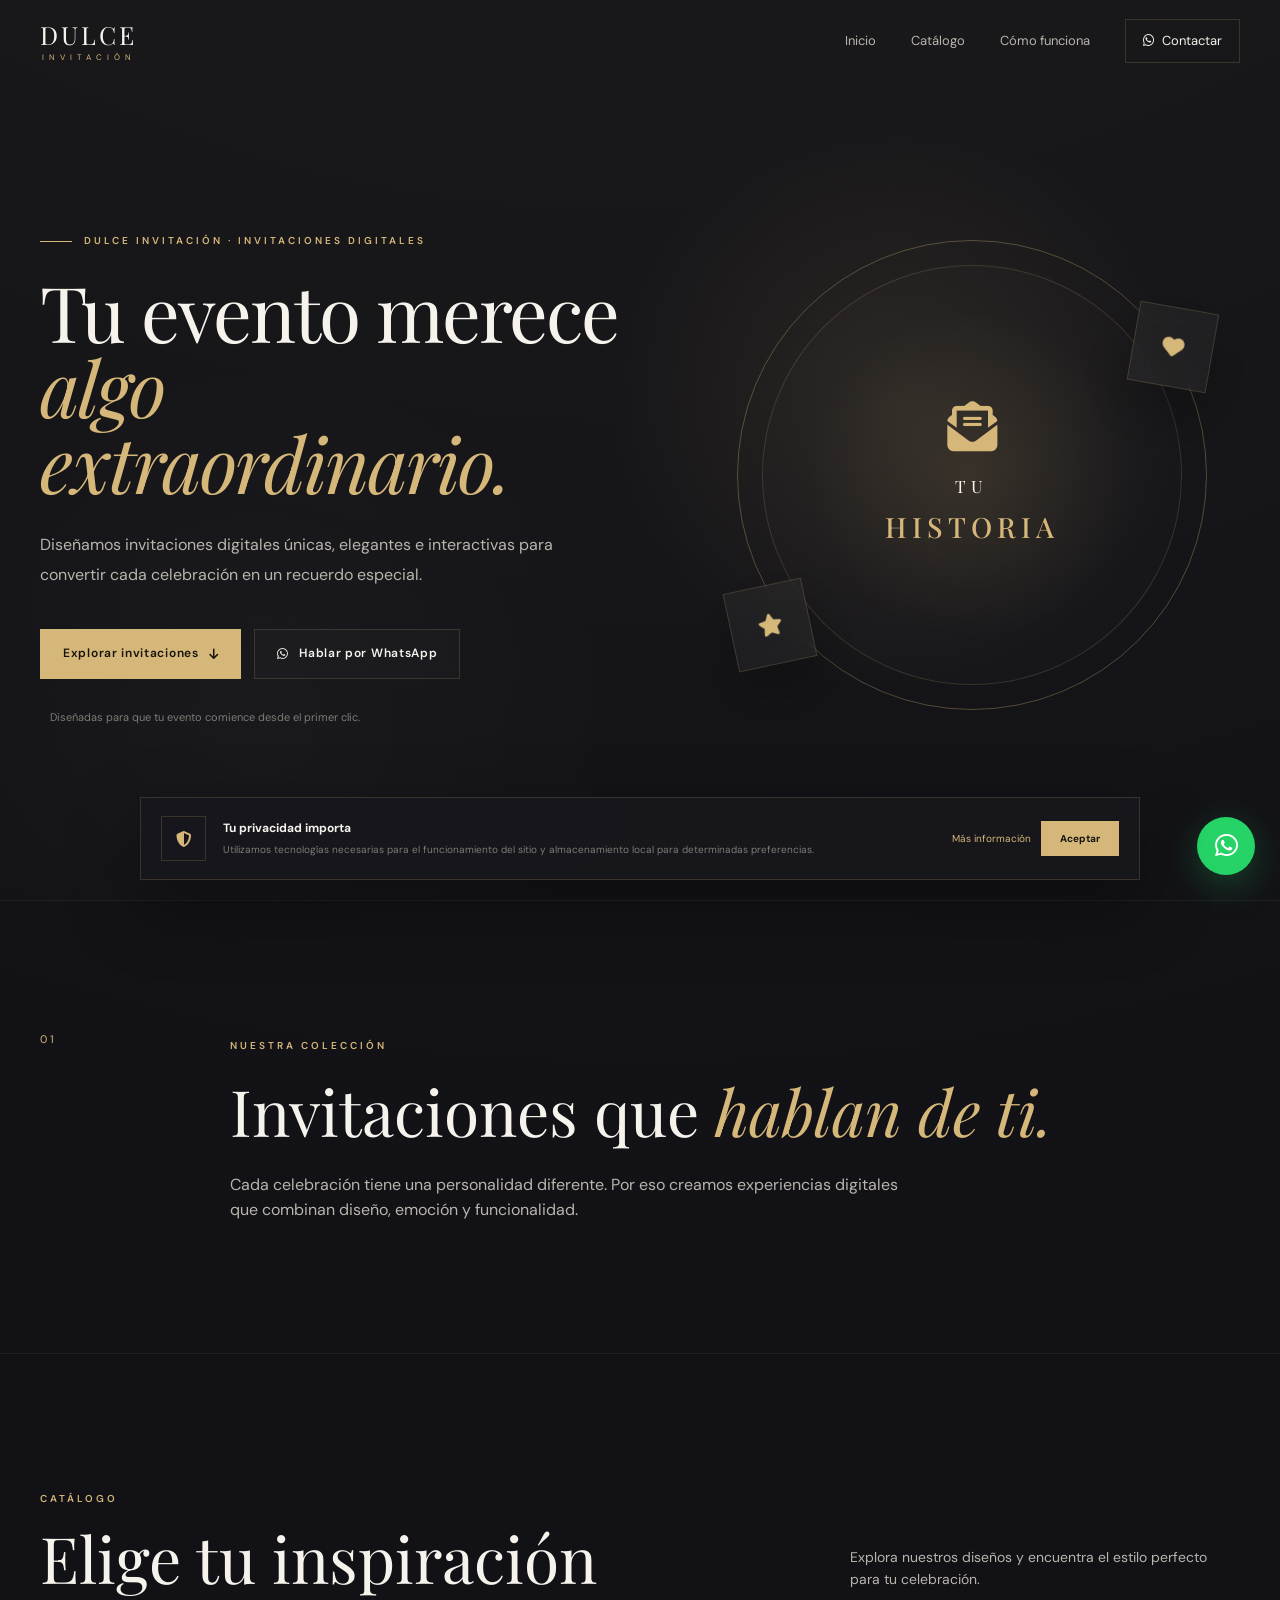
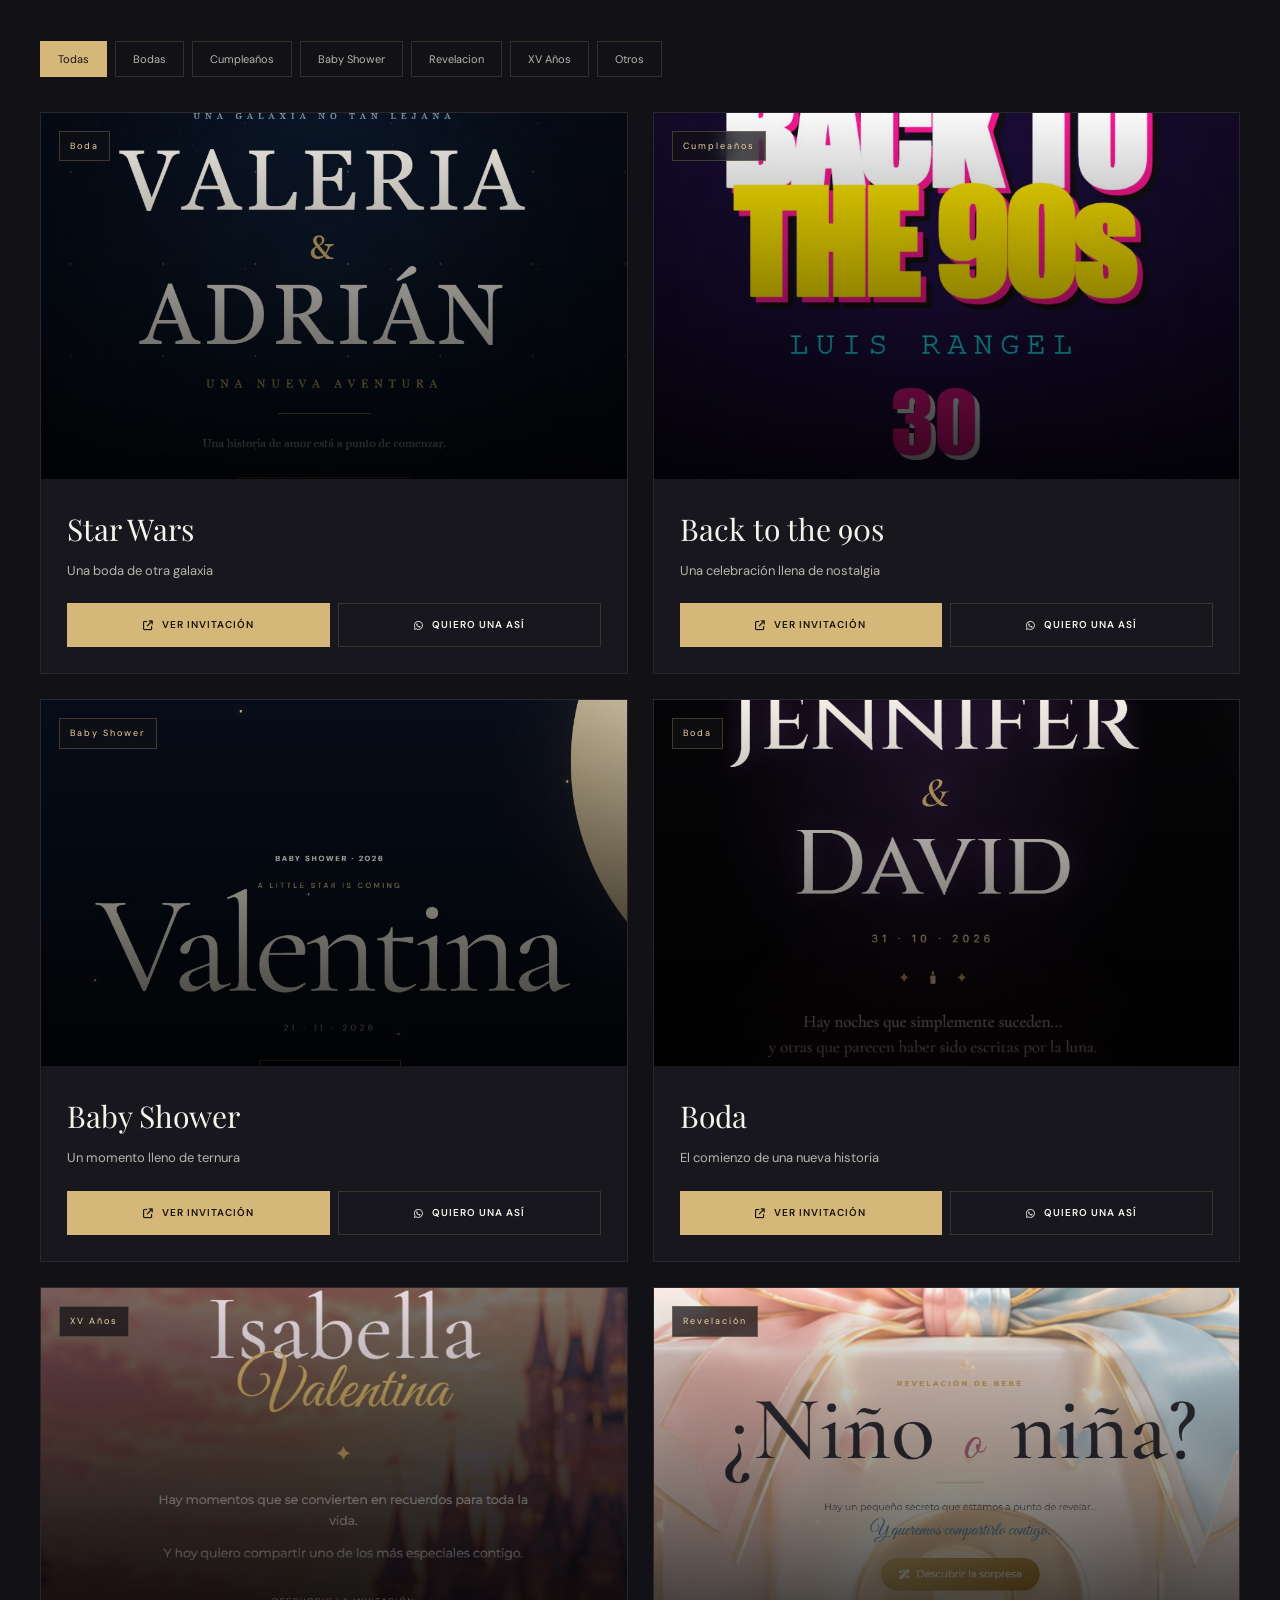
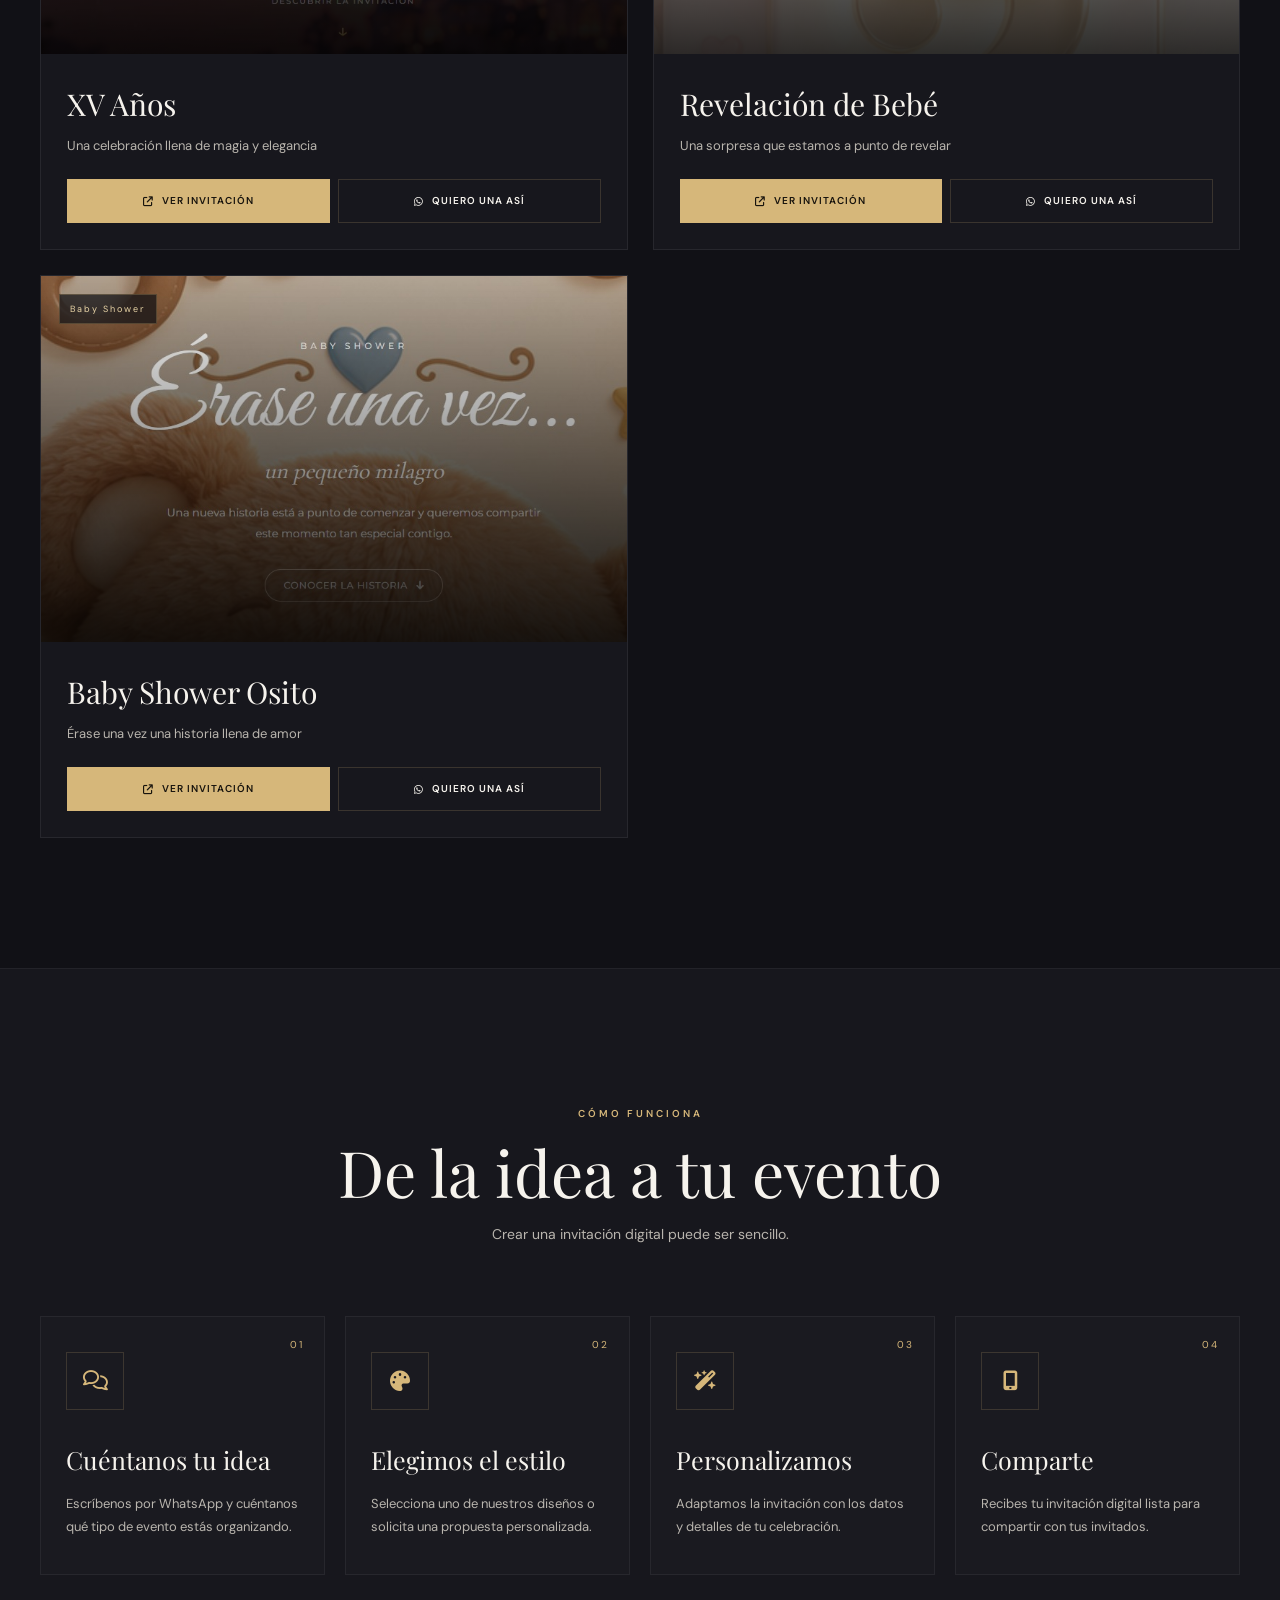
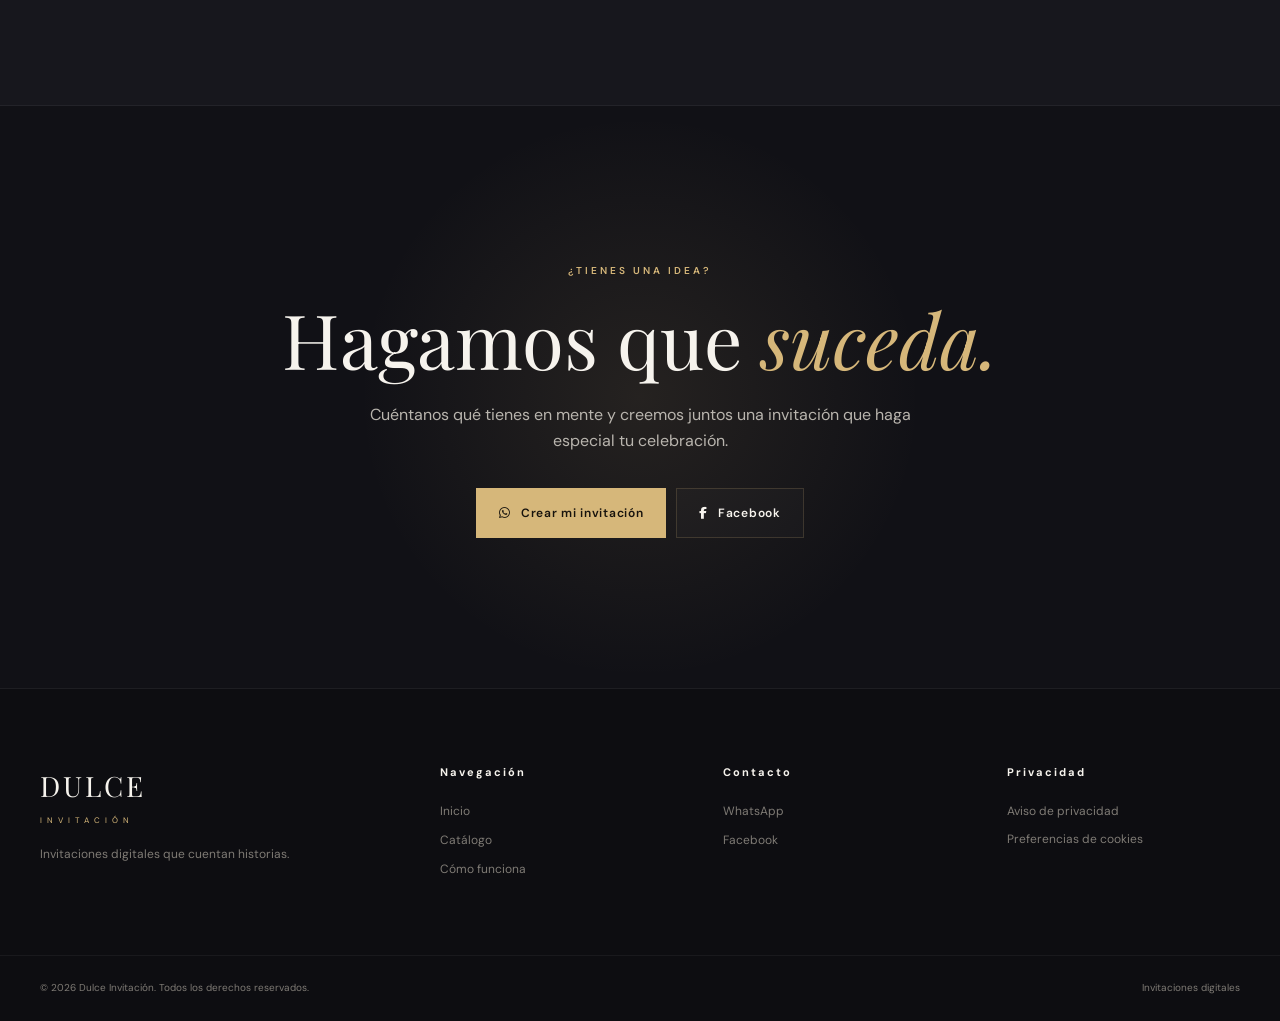
==== commit 4443d5c1: "Add files via upload v.1.0.1" ====
--- a/index.html
+++ b/index.html
@@ -96,7 +96,7 @@
                 <a href="#proceso">Cómo funciona</a>
 
                 <a
-                    href="https://wa.me/528443841681"
+                    href="https://wa.me/528443811681"
                     target="_blank"
                     rel="noopener noreferrer"
                     class="nav-contact"
@@ -134,7 +134,7 @@
             <a href="#proceso">Cómo funciona</a>
 
             <a
-                href="https://wa.me/528443841681"
+                href="https://wa.me/528443811681"
                 target="_blank"
                 rel="noopener noreferrer"
             >
@@ -198,7 +198,7 @@
 
 
                         <a
-                            href="https://wa.me/528443841681?text=Hola%20Dulce%20Invitaci%C3%B3n%2C%20me%20gustar%C3%ADa%20informaci%C3%B3n%20sobre%20sus%20invitaciones%20digitales."
+                            href="https://wa.me/528443811681?text=Hola%20Dulce%20Invitaci%C3%B3n%2C%20me%20gustar%C3%ADa%20informaci%C3%B3n%20sobre%20sus%20invitaciones%20digitales."
                             target="_blank"
                             rel="noopener noreferrer"
                             class="button button-outline"
@@ -363,6 +363,16 @@
                         Baby Shower
                     </button>
 
+
+                    <button
+                        type="button"
+                        class="filter-button"
+                        data-filter="revelacion"
+                    >
+                        Revelacion
+                    </button>
+
+                    
                     <button
                         type="button"
                         class="filter-button"
@@ -572,7 +582,7 @@
                     <div class="cta-buttons">
 
                         <a
-                            href="https://wa.me/528443841681?text=Hola%20Dulce%20Invitaci%C3%B3n%2C%20quiero%20crear%20una%20invitaci%C3%B3n%20digital."
+                            href="https://wa.me/528443811681?text=Hola%20Dulce%20Invitaci%C3%B3n%2C%20quiero%20crear%20una%20invitaci%C3%B3n%20digital."
                             target="_blank"
                             rel="noopener noreferrer"
                             class="button button-primary"
@@ -653,7 +663,7 @@
                 </h4>
 
                 <a
-                    href="https://wa.me/528443841681"
+                    href="https://wa.me/528443811681"
                     target="_blank"
                     rel="noopener noreferrer"
                 >
@@ -720,7 +730,7 @@
          WHATSAPP FLOTANTE
     ========================================== -->
     <a
-        href="https://wa.me/528443841681?text=Hola%20Dulce%20Invitaci%C3%B3n%2C%20me%20interesan%20sus%20invitaciones%20digitales."
+        href="https://wa.me/528443811681?text=Hola%20Dulce%20Invitaci%C3%B3n%2C%20me%20interesan%20sus%20invitaciones%20digitales."
         target="_blank"
         rel="noopener noreferrer"
         class="floating-whatsapp"
